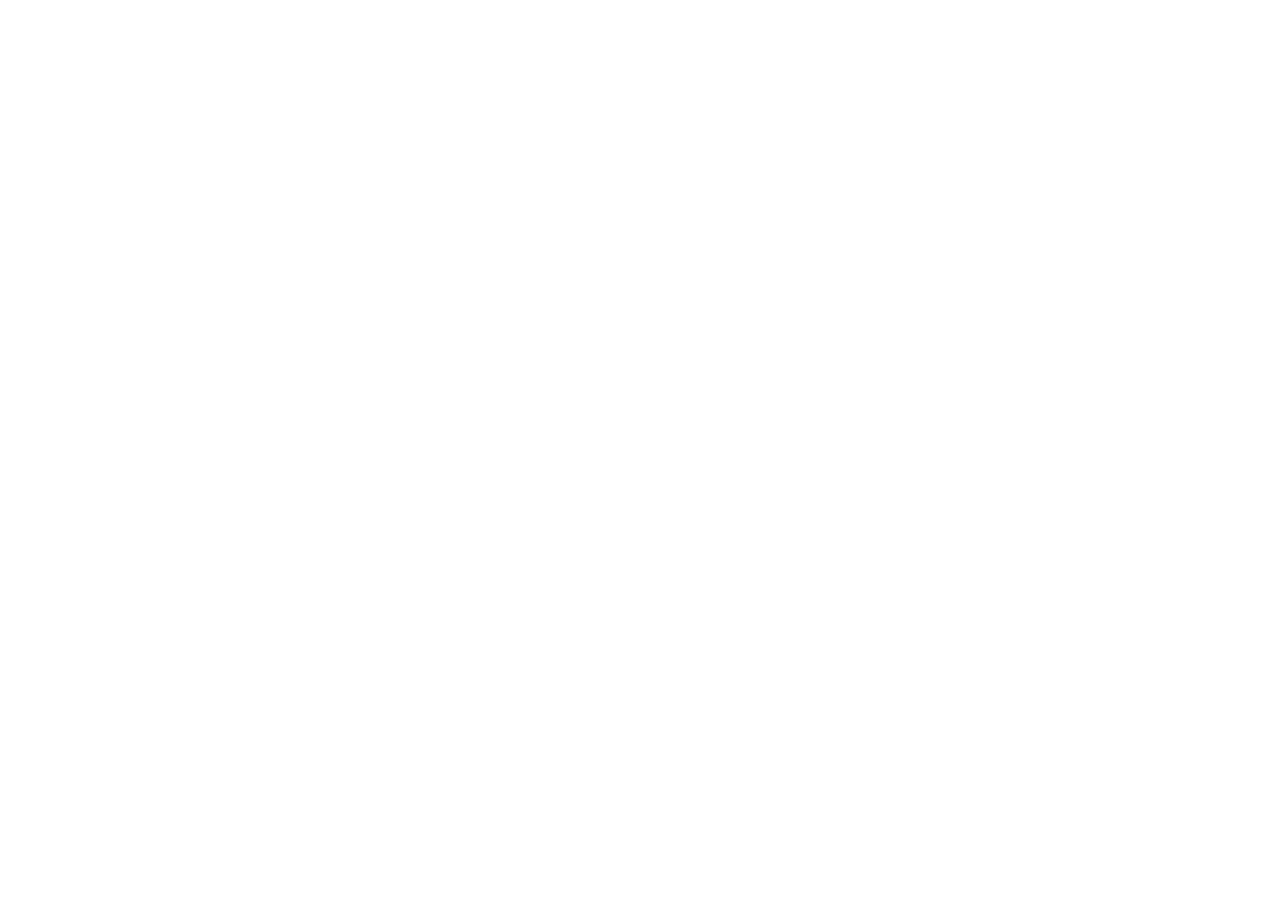
==== dashboard/index.html @ 681ad353 "Add files via upload" ====
<!DOCTYPE html>
<html lang="en">
  <head>
    <meta charset="UTF-8" />
    <link rel="icon" type="image/svg+xml" href="/assets/auflare.92ef19f4.svg" />
    <meta name="viewport" content="width=device-width, initial-scale=1.0" />
    <title>Auflare</title>
    <link rel="preconnect" href="https://fonts.googleapis.com">
    <link rel="preconnect" href="https://fonts.gstatic.com" crossorigin>
    <link href="https://fonts.googleapis.com/css2?family=Montserrat:wght@100;200;300;400;500;600;700;800;900&display=swap" rel="stylesheet">
    <title>Auflare</title>
  <script type="module" crossorigin src="/assets/index.d5128d8f.js"></script>
  <link rel="modulepreload" href="/assets/vendor.cd7509fb.js">
  <link rel="stylesheet" href="/assets/index.81735a9a.css">
</head>
  <body>
    <div id="root"></div>
    
  </body>
</html>
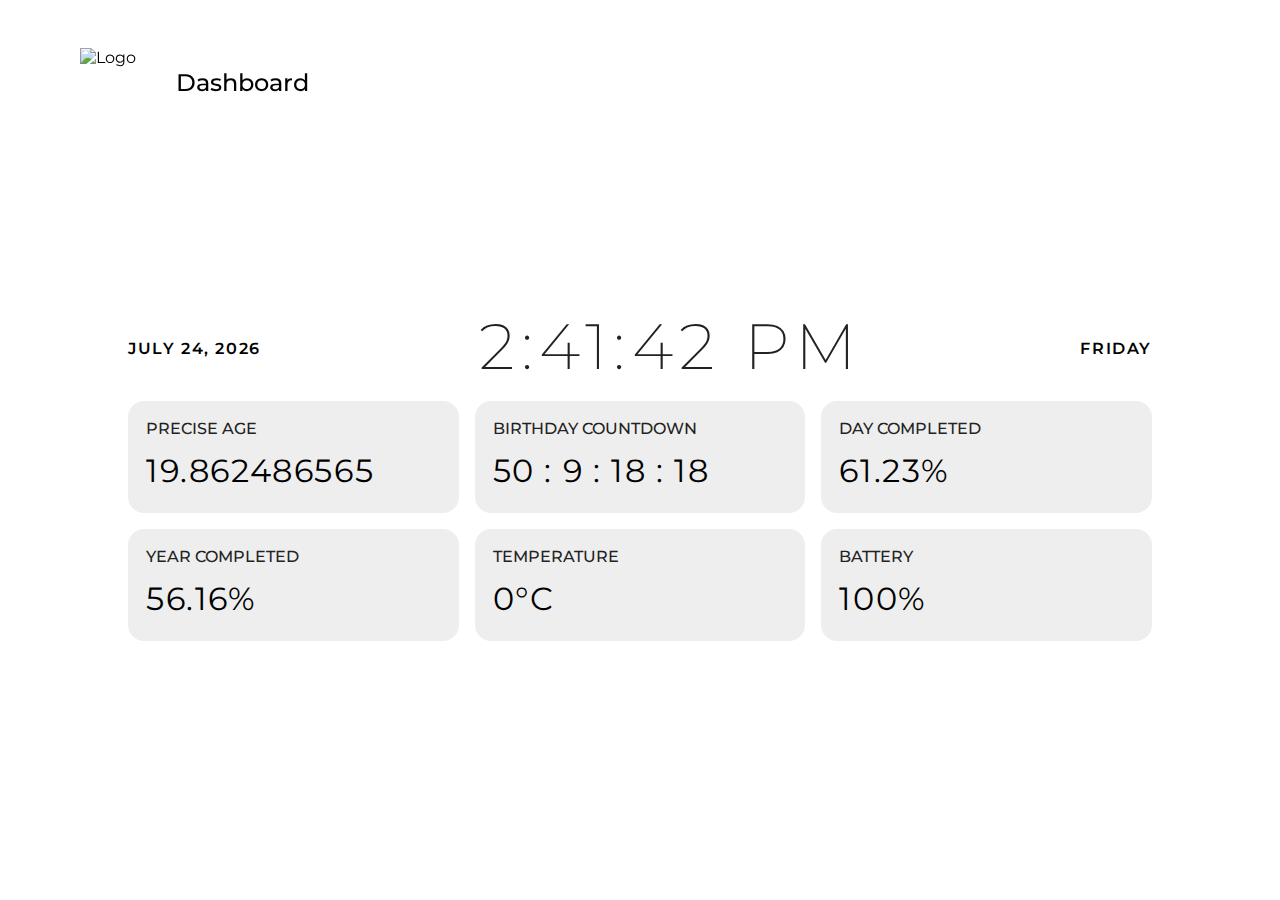
==== commit 9b81252a: "Update index.html" ====
--- a/dashboard/index.html
+++ b/dashboard/index.html
@@ -2,16 +2,16 @@
 <html lang="en">
   <head>
     <meta charset="UTF-8" />
-    <link rel="icon" type="image/svg+xml" href="/assets/auflare.92ef19f4.svg" />
+    <link rel="icon" type="image/svg+xml" href="assets/auflare.92ef19f4.svg" />
     <meta name="viewport" content="width=device-width, initial-scale=1.0" />
     <title>Auflare</title>
     <link rel="preconnect" href="https://fonts.googleapis.com">
     <link rel="preconnect" href="https://fonts.gstatic.com" crossorigin>
     <link href="https://fonts.googleapis.com/css2?family=Montserrat:wght@100;200;300;400;500;600;700;800;900&display=swap" rel="stylesheet">
     <title>Auflare</title>
-  <script type="module" crossorigin src="/assets/index.d5128d8f.js"></script>
-  <link rel="modulepreload" href="/assets/vendor.cd7509fb.js">
-  <link rel="stylesheet" href="/assets/index.81735a9a.css">
+  <script type="module" crossorigin src="assets/index.d5128d8f.js"></script>
+  <link rel="modulepreload" href="assets/vendor.cd7509fb.js">
+  <link rel="stylesheet" href="assets/index.81735a9a.css">
 </head>
   <body>
     <div id="root"></div>
--- a/dashboard/assets/index.81735a9a.css
+++ b/dashboard/assets/index.81735a9a.css
@@ -0,0 +1 @@
+:root{--background:#111111;--component:#151515;--text:#ffffff;--subtext:#ccc;--link:#3355ff;--theme:#3150ff;--slider:#bbbbbb;--shade-1:#111111;--shade-2:#222222;--shade-3:#333333;--theme-red:rgb(220, 30, 50);--theme-green:rgb(60, 200, 80);--theme-orange:rgb(255, 200, 30)}@media (prefers-color-scheme:light){:root{--background:#ffffff;--component:#eeeeee;--text:#000000;--subtext:#222222;--link:#3355ff;--theme:#3150ff;--slider:#bbbbbb;--shade-1:#ffffff;--shade-2:#eeeeee;--shade-3:#dddddd;--theme-red:rgb(220, 30, 50);--theme-green:rgb(60, 200, 80);--theme-orange:rgb(255, 200, 30)}}*{box-sizing:border-box}::selection{background-color:rgba(100,150,255,.3);color:var(--text)}body{background:var(--background);color:var(--text);padding:0;margin:0;font-family:Montserrat,sans-serif;-moz-user-select:none;-webkit-user-select:none;-ms-user-select:none;user-select:none;overflow-x:hidden}.app-container{width:100%;position:absolute;top:50%;left:50%;transform:translate(-50%,-50%);padding:0 10vw 0 10vw}@media screen and (max-width:768px){.app-container{padding:1rem;margin-top:2rem;width:100%!important}.logo{top:0!important;left:0!important;padding:.8rem;background:var(--component);width:100%}.statistics{display:none}}.logo{top:3rem;left:5rem;position:fixed;display:flex;z-index:1}.logo img{width:4rem;height:4rem;vertical-align:middle}.logo h2{font-size:1.5rem;font-weight:500;color:var(--text);margin-left:2rem}.statistics{display:flex;justify-content:space-between;margin-bottom:1rem;font-weight:600;text-transform:uppercase;margin-top:5rem}.dashboard{display:grid;grid-template-columns:repeat(auto-fit,minmax(300px,1fr));grid-gap:1rem;text-transform:uppercase}.dashboard .item{padding:1rem;border-radius:1rem;color:var(--text);border:2px solid var(--shade-2);background:var(--component);overflow:hidden;min-height:7rem}.dashboard .item h2{margin-top:0;color:var(--subtext);font-size:1rem;font-weight:500}data{letter-spacing:.1rem;font-size:2rem}#current-time{margin-top:-2rem;font-weight:200;color:var(--subtext);font-size:4rem;letter-spacing:.4rem}a{color:var(--link);text-decoration:none}a:active,a:focus,a:hover{text-decoration:underline}kbd{display:inline;padding:.2rem .5rem;border-radius:5px;background:var(--shade-3);font-size:.9rem;font-weight:500}ul{list-style-type:none;padding:0}.subtitle{font-weight:600;color:var(--subtext);font-size:.9rem;margin:.3rem 0 .3rem 0;text-transform:uppercase;padding-bottom:.3rem;border-bottom:1px solid var(--shade-3);margin-top:2rem}::-webkit-scrollbar{width:10px;background-color:rgba(255,255,255,.01)}::-webkit-scrollbar-thumb{border-radius:100rem;background-color:var(--shade-2)}hr{display:block;height:1px;border:0;background-color:var(--shade-3);margin-top:1rem;margin-bottom:1rem}.logs{position:fixed;top:1rem;right:1rem;height:30vh;width:25vw;overflow-y:scroll;overflow-x:hidden;z-index:-1;pointer-events:none}.logs .log-item{display:flex;background:var(--shade-2);padding:.5rem;border-radius:10px;width:100%;font-size:1rem;font-weight:600;color:var(--text);margin-bottom:.5rem;transform:translateX(100%);opacity:0}.logs::-webkit-scrollbar{width:0}@media screen and (max-width:900px){.logs{width:100%!important;right:0;left:0}.logs .log-item{background:rgba(255,255,255,.02);backdrop-filter:blur(5px);-webkit-backdrop-filter:blur(5px);padding:1.4rem;border-radius:0}}button{text-transform:capitalize;background-color:var(--theme);border-radius:6px;border-width:0;box-shadow:rgba(50,50,93,.1) 0 0 0 1px inset,rgba(50,50,93,.1) 0 2px 5px 0,rgba(0,0,0,.07) 0 1px 1px 0;box-sizing:border-box;color:#fff;cursor:pointer;font-family:inherit;font-size:100%;height:44px;line-height:1.15;margin:12px 0 0;outline:0;overflow:hidden;padding:0 30px;text-align:center;transition:all .2s,box-shadow .08s ease-in}button:focus{box-shadow:rgba(50,50,93,.1) 0 0 0 1px inset,rgba(50,50,93,.2) 0 6px 15px 0,rgba(0,0,0,.1) 0 2px 2px 0,rgba(50,151,211,.3) 0 0 0 4px}button:disabled{opacity:.5;cursor:not-allowed}input,textarea{display:inline;border:1px solid var(--shade-3);width:40%;box-sizing:border-box;border-radius:8px;font:inherit;padding-right:.5em;padding-left:.5em;padding:.5em;background-color:var(--shade-1);color:#fff;outline:0;resize:none}input:focus,textarea:focus{box-shadow:rgba(50,50,93,.1) 0 0 0 1px inset,rgba(50,50,93,.2) 0 6px 15px 0,rgba(0,0,0,.1) 0 2px 2px 0,rgba(50,151,211,.3) 0 0 0 4px}.list-item{width:100%;margin-top:.5rem;padding:.7rem;border:1px solid var(--shade-2);border-radius:8px;cursor:pointer}.list-item:hover{transform:scale(1.005);background-color:rgba(255,255,255,.02);box-shadow:0 0 10px var(--shade-2)}.popup{position:fixed;z-index:100;background:var(--shade-2);width:10rem;padding:.5rem .5rem 1rem .5rem;border-radius:8px;border:1px solid var(--shade-3);box-shadow:var(--shade-2) 0 0 0 1px inset,rgba(0,0,0,.1) 0 2px 5px 0,rgba(0,0,0,.07) 0 1px 1px 0;box-shadow:rgba(50,69,211,.3) 0 0 0 4px;opacity:0;transform:translate(0,8%)}.popup p{font-weight:600;color:var(--subtext);font-size:.9rem;margin:.3rem 0 .3rem 0;text-transform:uppercase;padding-bottom:.3rem;border-bottom:1px solid var(--shade-3)}.popup ul li{cursor:pointer;padding:.4rem 1.5rem .4rem 1.5rem;margin-top:.3rem;font-size:.9rem;border-radius:5px}.popup ul li:hover{color:#fff;background-color:var(--theme)}.tooltip svg{width:1.4rem;height:1.4rem;vertical-align:middle;color:var(--text)}.tooltip span{background:rgba(255,255,255,.05);border-radius:5px;padding:1px 4px 1px 4px}.tooltip-bottom{position:absolute;opacity:0;z-index:1;background:var(--shade-3);color:var(--text);padding:5px 8px 5px 8px;font-size:.9rem;border-radius:5px;display:flex;pointer-events:none}.tooltip-bottom::before{content:" ";position:absolute;bottom:100%;left:50%;margin-left:-7px;border-width:7px;border-style:solid;transform:rotate(-90deg);border-color:transparent transparent transparent var(--shade-3)}.tooltip-top{position:absolute;opacity:0;z-index:1;background:var(--shade-3);color:var(--text);padding:5px 8px 5px 8px;font-size:.9rem;border-radius:5px;display:flex;pointer-events:none}.tooltip-top::before{content:"";position:absolute;top:100%;left:50%;margin-left:-5px;border-width:5px;border-style:solid;border-color:var(--shade-3) transparent transparent transparent}.tooltip-left{position:absolute;opacity:0;z-index:1;background:var(--shade-3);color:var(--text);padding:5px 8px 5px 8px;font-size:.9rem;border-radius:5px;display:flex;pointer-events:none}.tooltip-left::before{content:"";position:absolute;top:50%;left:100%;margin-top:-5px;border-width:5px;border-style:solid;border-color:transparent transparent transparent var(--shade-3)}.tooltip-right{position:absolute;opacity:0;z-index:1;background:var(--shade-3);color:var(--text);padding:5px 8px 5px 8px;font-size:.9rem;border-radius:5px;display:flex;pointer-events:none}.tooltip-right::before{content:"";position:absolute;top:50%;right:100%;margin-top:-5px;border-width:5px;border-style:solid;transform:rotate(180deg);border-color:transparent transparent transparent var(--shade-3)}.menu-container{opacity:0;background:rgba(0,0,0,.3);backdrop-filter:blur(2px);-webkit-backdrop-filter:blur(2px);width:100vw;height:100vh;position:fixed;top:50%;left:50%;transform:translate(-50%,-50%);z-index:100}.menu-popup{opacity:0;z-index:100;width:40vw;position:fixed;top:50%;left:50%;transform:translate(-50%,-30%);background-color:var(--shade-2);border-radius:10px;padding:1.5rem 1.2rem 1rem 1.2rem;border:1px solid var(--shade-2);z-index:101}.menu-popup h2{display:flex;justify-content:space-between;margin:0}.menu-popup p{margin-top:0;color:var(--text)}.close-icon{color:var(--text);cursor:pointer;width:2.5rem;height:2.5rem;transition:.3s;border-radius:100rem;padding:.3rem}.close-icon:hover{box-shadow:0 0 0 2px var(--shade-3)}@media screen and (max-width:500px){.menu-popup{width:100%}}input[type=range]{-webkit-appearance:none;-moz-appearance:none;-ms-appearance:none;width:100%;height:.8rem;background-color:var(--shade-2);border-radius:100rem;padding:0;margin:auto;transition:all .3s ease}input[type=range]::-webkit-slider-thumb{-webkit-appearance:none;-moz-appearance:none;-ms-appearance:none;width:1.5rem;height:1.5rem;background-color:var(--shade-3);border-radius:100rem;transition:all .5s ease;cursor:grab;box-shadow:0 0 0 5px rgba(255,255,255,.3)}.toggle{position:relative;display:inline-block;width:60px;height:30px;transition:.2s;border-radius:15px}.toggle:hover{box-shadow:rgba(50,50,93,.1) 0 0 0 1px inset,rgba(50,50,93,.2) 0 6px 15px 0,rgba(0,0,0,.1) 0 2px 2px 0,rgba(50,151,211,.3) 0 0 0 4px}.toggle input{opacity:0;width:0;height:0}.toggle-slider{position:absolute;cursor:pointer;top:0;left:0;right:0;bottom:0;background-color:var(--slider);-webkit-transition:.4s;transition:.4s;border-radius:100rem}.toggle-slider:before{position:absolute;content:"";height:22px;width:22px;left:4px;bottom:4px;background-color:#fff;-webkit-transition:.4s;transition:.4s;border-radius:100rem}input:checked+.toggle-slider{background-color:var(--theme)}input:focus+.toggle-slider{box-shadow:0 0 1px var(--theme)}input:checked+.toggle-slider:before{-webkit-transform:translateX(30px);-ms-transform:translateX(30px);transform:translateX(30px)}.radio-container{display:block;position:relative;padding-left:35px;margin-bottom:12px;cursor:pointer}.radio-container input{position:absolute;opacity:0;cursor:pointer}.radio{transition:.3s;position:absolute;top:0;left:0;height:25px;width:25px;background-color:var(--shade-1);border:1px solid var(--shade-2);border-radius:100rem}.radio:after{content:"";position:absolute;display:none}.radio-container input:checked~.radio:after{display:block}.radio-container .radio:after{top:50%;left:50%;transform:translate(-50%,-50%);width:.8rem;height:.8rem;border-radius:100rem;background:var(--theme)}.check-container{display:block;position:relative;padding-left:35px;margin-bottom:12px;cursor:pointer}.check-container input{position:absolute;opacity:0;cursor:pointer}.check{transition:.3s;position:absolute;top:0;left:0;height:25px;width:25px;background-color:var(--shade-1);border:1px solid var(--shade-2);border-radius:.4rem}.check:active,.check:focus,.check:hover,.radio:active,.radio:focus,.radio:hover{box-shadow:rgba(50,50,93,.1) 0 0 0 1px inset,rgba(50,50,93,.2) 0 6px 15px 0,rgba(0,0,0,.1) 0 2px 2px 0,rgba(50,151,211,.3) 0 0 0 4px}.check:after{content:"";position:absolute;display:none}.check-container input:checked~.check:after{display:block}.check-container .check:after{top:50%;left:50%;transform:translate(-50%,-50%);width:.8rem;height:.8rem;border-radius:.2rem;background:var(--theme)}.accordion{box-shadow:none!important;display:flex;justify-content:space-between;background-color:transparent;border:1px solid var(--shade-2);color:var(--text);cursor:pointer;padding:1rem 1rem 2rem 1rem;width:100%;outline:0}.accordion:focus,.accordion:hover{background-color:var(--shade-2)}.accordion-panel{margin-top:-.2rem;padding:0 18px;background-color:var(--shade-2);border-radius:0 0 10px 10px;max-height:0;overflow:hidden;transition:max-height .2s ease-out}.loader{animation:load 1s infinite;height:50px;width:50px;box-shadow:#222 0 0 0 4px;border-radius:50%;zoom:110%}.loader:after,.loader:before{border-radius:.5rem;content:'';display:block;height:20px;width:20px}.loader:before{animation:loader-1 1s infinite;background-color:var(--theme);box-shadow:30px 0 0 var(--theme);margin-bottom:10px}.loader:after{animation:loader-2 1s infinite;background-color:var(--theme);box-shadow:30px 0 0 var(--theme)}@keyframes load{0%{-webkit-transform:rotate(0) scale(.8);-moz-transform:rotate(0) scale(.8);transform:rotate(0) scale(.8)}50%{-webkit-transform:rotate(360deg) scale(1.2);-moz-transform:rotate(360deg) scale(1.2);transform:rotate(360deg) scale(1.2)}100%{-webkit-transform:rotate(720deg) scale(.8);-moz-transform:rotate(720deg) scale(.8);transform:rotate(720deg) scale(.8)}}@keyframes loader-1{0%{box-shadow:30px 0 0 var(--theme)}50%{box-shadow:0 0 0 var(--theme);margin-bottom:0;-webkit-transform:translate(15px,15px);-moz-transform:translate(15px,15px)}100%{box-shadow:30px 0 0 var(--theme);margin-bottom:10px}}@keyframes loader-2{0%{box-shadow:30px 0 0 var(--theme)}50%{box-shadow:0 0 0 var(--theme);margin-top:-20px;-webkit-transform:translate(15px,15px);-moz-transform:translate(15px,15px)}100%{box-shadow:30px 0 0 var(--theme);margin-top:0}}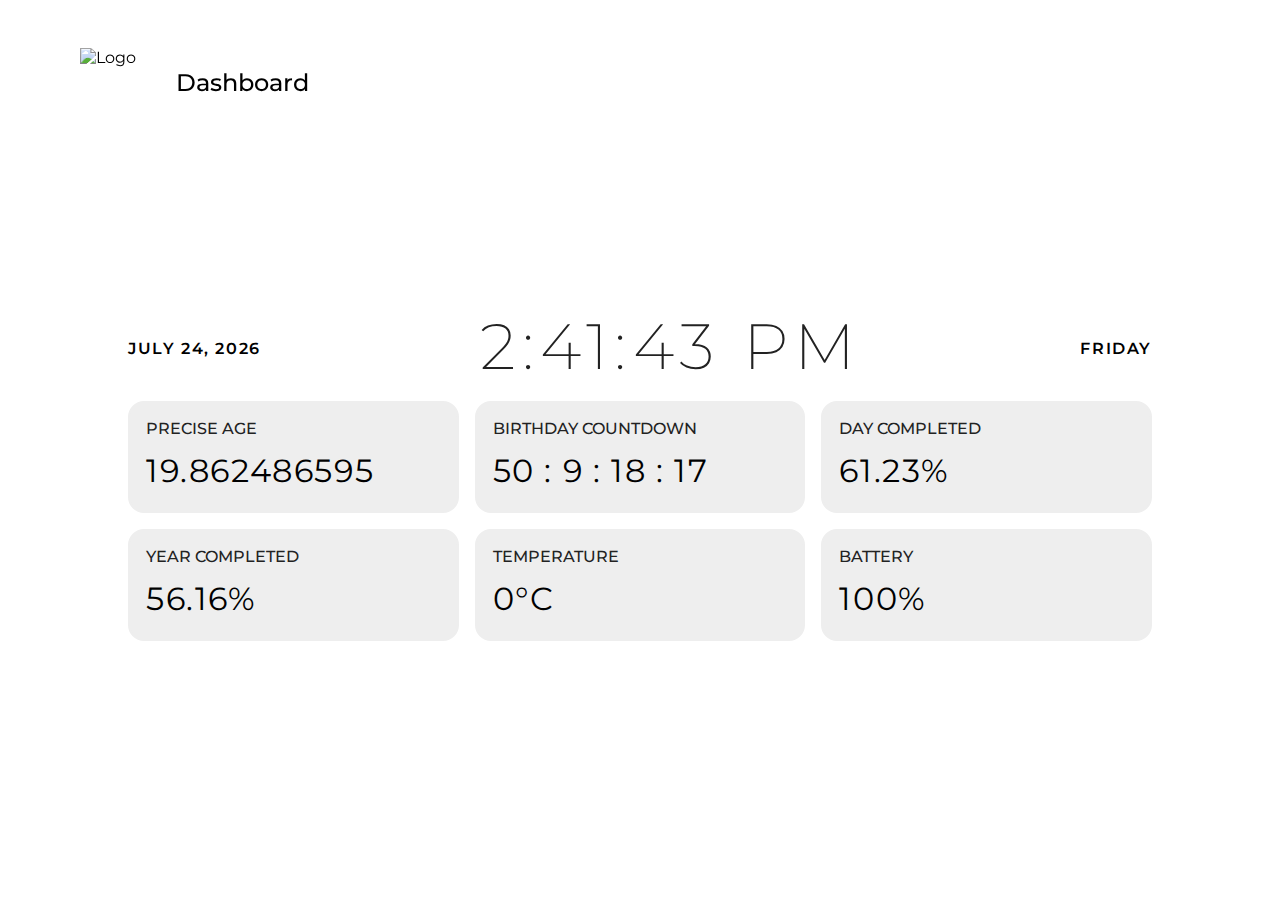
==== commit 6588132b: "Update index.html" ====
--- a/dashboard/index.html
+++ b/dashboard/index.html
@@ -2,7 +2,7 @@
 <html lang="en">
   <head>
     <meta charset="UTF-8" />
-    <link rel="icon" type="image/svg+xml" href="assets/auflare.92ef19f4.svg" />
+    <link rel="icon" type="image/svg+xml" href="https://www.auflare.co/assets/auflare-logo/auflare.svg" />
     <meta name="viewport" content="width=device-width, initial-scale=1.0" />
     <title>Auflare</title>
     <link rel="preconnect" href="https://fonts.googleapis.com">
@@ -15,6 +15,5 @@
 </head>
   <body>
     <div id="root"></div>
-    
   </body>
 </html>
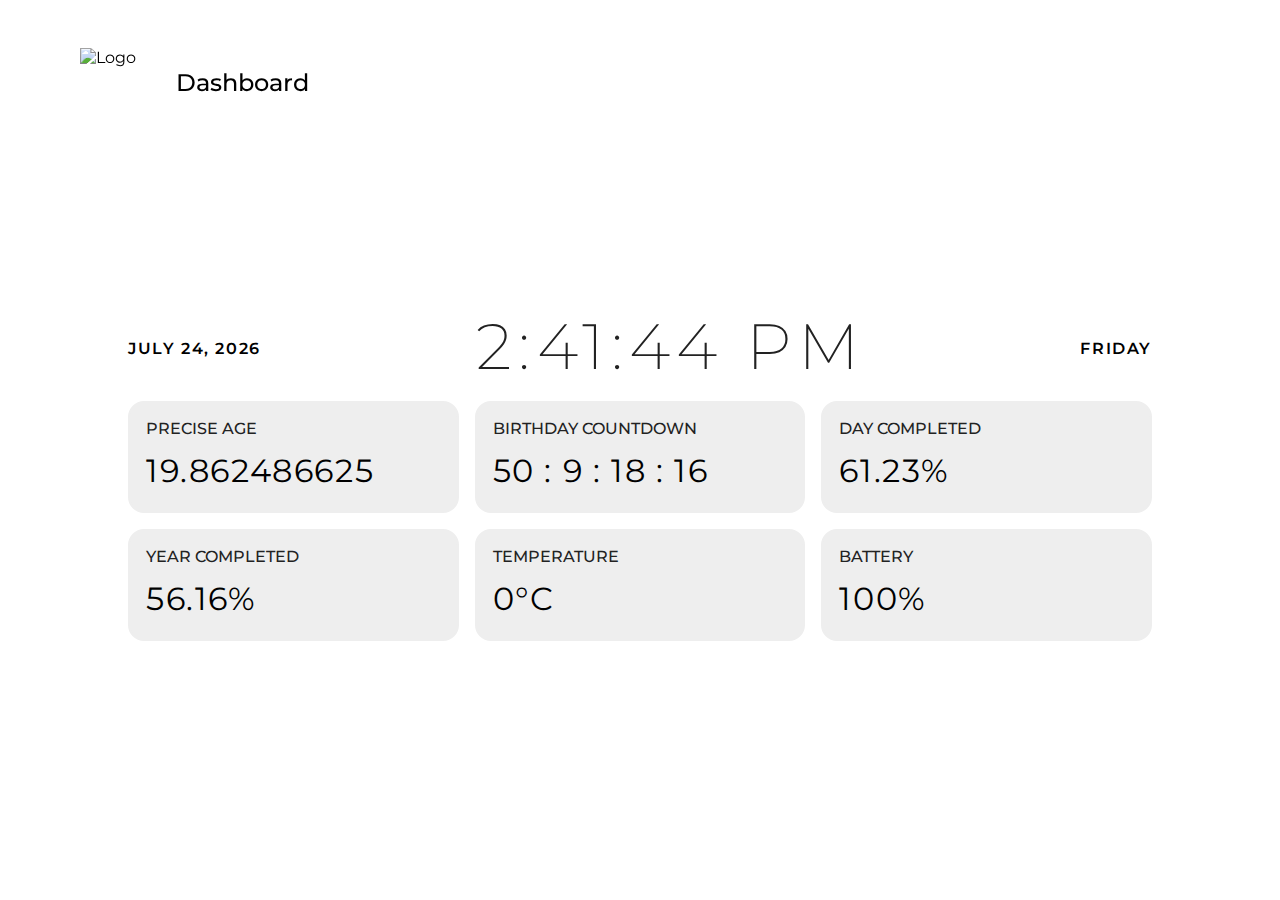
==== commit c9305b26: "Update index.html" ====
--- a/dashboard/index.html
+++ b/dashboard/index.html
@@ -2,7 +2,7 @@
 <html lang="en">
   <head>
     <meta charset="UTF-8" />
-    <link rel="icon" type="image/svg+xml" href="https://www.auflare.co/assets/auflare-logo/auflare.svg" />
+    <link rel="icon" type="image/svg+xml" href="assets/auflare.92ef19f4.svg" />
     <meta name="viewport" content="width=device-width, initial-scale=1.0" />
     <title>Auflare</title>
     <link rel="preconnect" href="https://fonts.googleapis.com">
